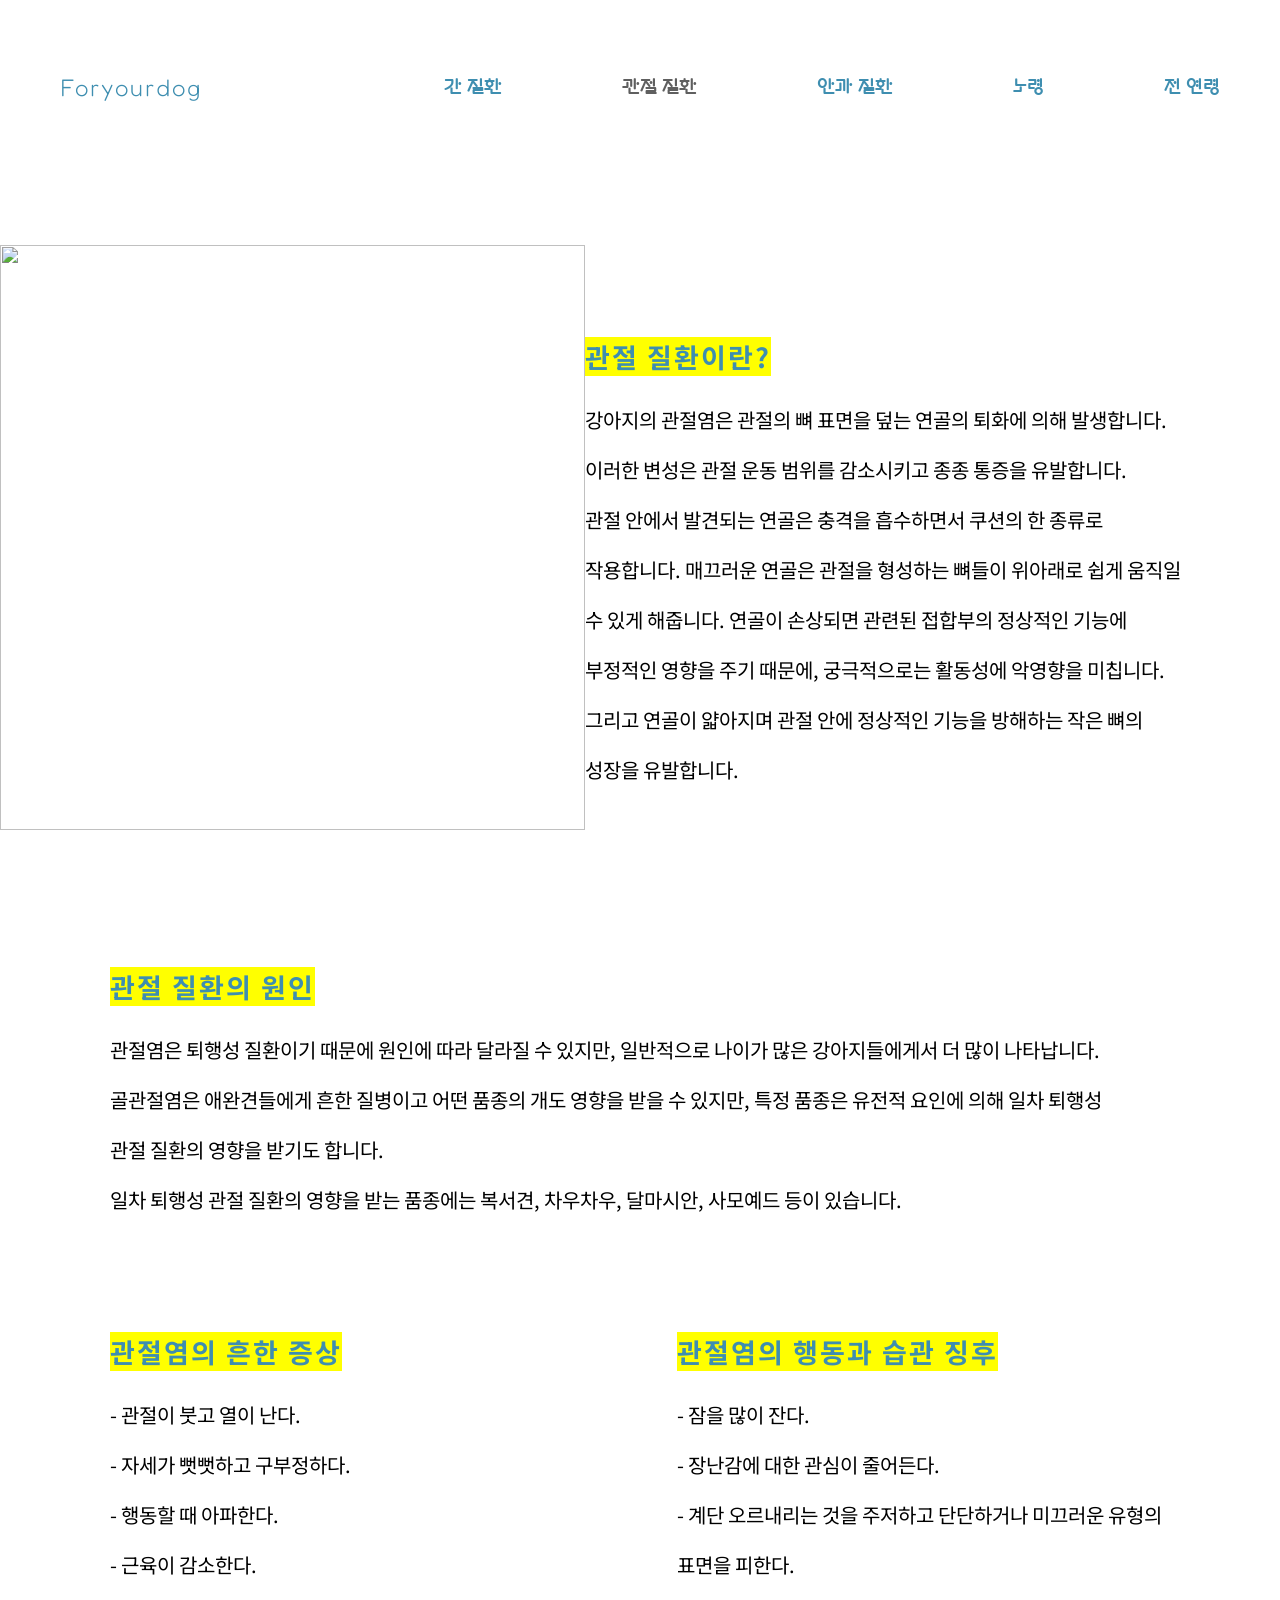
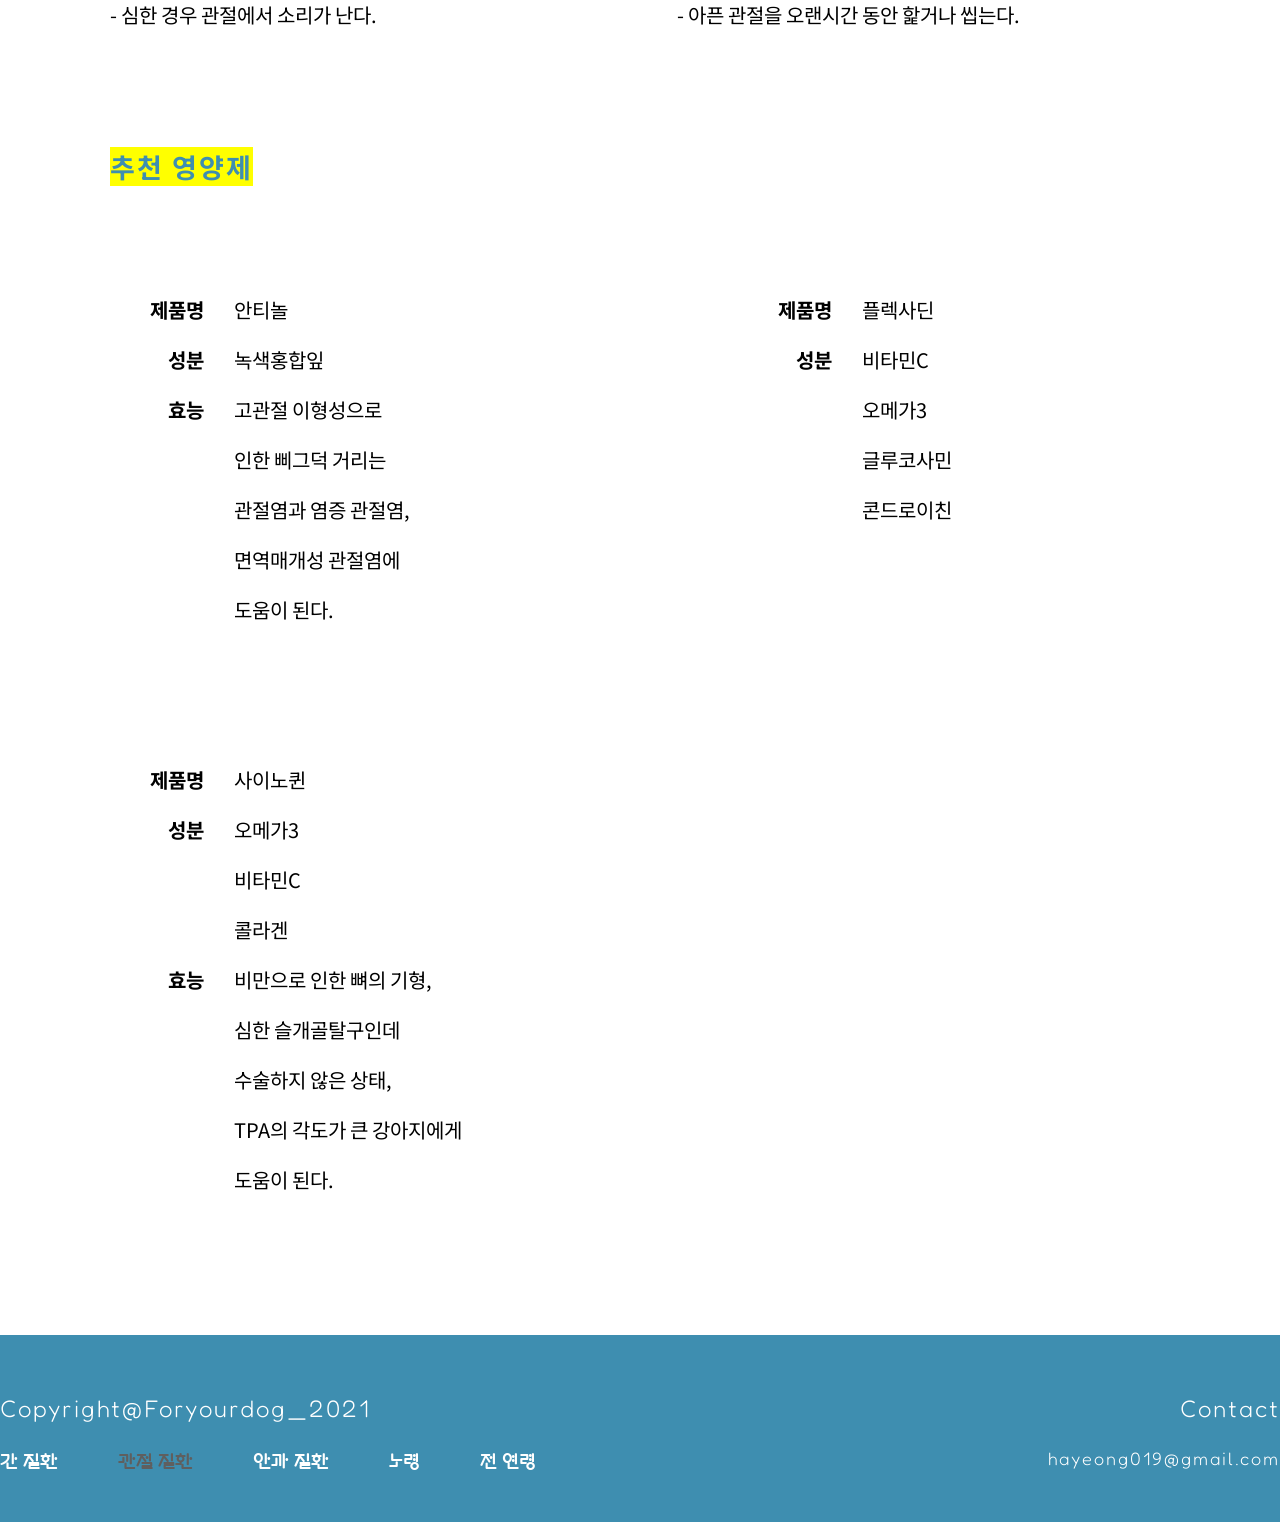
==== joint.html @ 5a66f96b "first upload" ====
<!DOCTYPE html>
<html lang="en">
<head>
    <meta charset="UTF-8">
    <meta name="viewport" content="width=device-width, initial-scale=1.0">
    <title>Foryourdog</title>
    <link rel="stylesheet" href="jointStyle.css">
    <script src="script.js" defer></script>
    <link rel="preconnect" href="https://fonts.gstatic.com">
    <link href="https://fonts.googleapis.com/css2?family=Fredoka+One&family=Gugi&family=Noto+Sans+KR:wght@100;300;400;500;700;900&display=swap" rel="stylesheet">
</head>
<body>
    <div id="menuBar">
        <div id="logo">
            <p onclick="location.href='index.html'"">Foryourdog</p>
        </div>
        <nav id="menus">
            <ul id="menuList">
                <li id="menu01"><p onclick="location.href='liver.html'">간 질환</p></li>
                <li id="menu02"><p onclick="location.href='joint.html'">관절 질환</p>
                    <ul id="sub2"><img src="image/joint.png" alt=""></ul>
                </li>
                <li id="menu03"><p onclick="location.href='eye.html'">안과 질환</p></li>
                <li id="menu04"><p onclick="location.href='old.html'">노령</p></li>
                <li id="menu05"><p onclick="location.href='all.html'">전 연령</p></li>
            </ul>
        </nav>
    </div>

    <div id="contents">
        <section id="content01">
            <div class="innerGap"></div>
            <div class="image1">
                <img src="image/joint sub.png" alt="">
            </div>

            <div class="intro">
                <h2><mark>관절 질환이란?</mark></h2>
                <p>
                    강아지의 관절염은 관절의 뼈 표면을 덮는 연골의 퇴화에 의해 발생합니다.<br>
                    이러한 변성은 관절 운동 범위를 감소시키고 종종 통증을 유발합니다.<br>
                    관절 안에서 발견되는 연골은 충격을 흡수하면서 쿠션의 한 종류로 <br> 작용합니다.
                    매끄러운 연골은 관절을 형성하는 뼈들이 위아래로 쉽게 움직일 <br> 수 있게 해줍니다.
                    연골이 손상되면 관련된 접합부의 정상적인 기능에 <br> 부정적인 영향을 주기 때문에,
                    궁극적으로는 활동성에 악영향을 미칩니다. <br>
                    그리고 연골이 얇아지며 관절 안에 정상적인 기능을 방해하는 작은 뼈의 <br> 성장을 유발합니다.
                </p>
            </div>
        </section>
        <section id="content02">
            <div class="innerGap2"></div>
            <div class="cause">
                <h2><mark>관절 질환의 원인</mark></h2>
                <p>
                    관절염은 퇴행성 질환이기 때문에 원인에 따라 달라질 수 있지만, 일반적으로 나이가 많은 강아지들에게서 더 많이 나타납니다.
                    골관절염은 애완견들에게 흔한 질병이고 어떤 품종의 개도 영향을 받을 수 있지만, 특정 품종은 유전적 요인에 의해 일차 퇴행성 <br> 관절 질환의 영향을 받기도 합니다. <br>
                    일차 퇴행성 관절 질환의 영향을 받는 품종에는 복서견, 차우차우, 달마시안, 사모예드 등이 있습니다.
                </p>
            </div>
        </section>
        <section id="content03">
            <div class="innerGap3"></div>
            <div id="mid">
                <div class="symptom">
                    <h2><mark>관절염의 흔한 증상</mark></h2>
                    <p>
                        - 관절이 붓고 열이 난다.<br>
                        - 자세가 뻣뻣하고 구부정하다.<br>
                        - 행동할 때 아파한다.<br>
                        - 근육이 감소한다.<br>
                        - 심한 경우 관절에서 소리가 난다.<br>
                    </p>
                </div>
                <div class="symptom2">
                    <h2><mark>관절염의 행동과 습관 징후</mark></h2>
                    <p>
                        - 잠을 많이 잔다.<br>
                        - 장난감에 대한 관심이 줄어든다.<br>
                        - 계단 오르내리는 것을 주저하고 단단하거나 미끄러운 유형의 <br> 표면을 피한다. <br>
                        - 아픈 관절을 오랜시간 동안 핥거나 씹는다.<br>
                    </p>
                </div>
            </div>
        </section>
        <section id="content04">
            <div class="innerGap3"></div>
            <div class="recommand">
                <h2><mark>추천 영양제</mark></h2>
            </div>
        </section>
        <section id="content05">
            <div class="innerGap3"></div>
            <div class="recommand2">
                <div id="up">
                    <div id="an">
                        <div class="imageAn" onclick="location.href='https://best10.co.kr/cps/view.html?gcode=5971295254&cate=486218&title=%EA%B8%80%EB%A3%A8%EC%BD%94%ED%8B%B4-T+60%EC%A0%95+%2F+%EB%B0%98%EB%A0%A4%EB%8F%99%EB%AC%BC%EC%98%81%EC%96%91%EC%A0%9C+%EB%BC%88+%EC%97%B0%EA%B3%A8+%EA%B4%80%EC%A0%88%EB%B3%B4%EC%A1%B0+%EC%B5%9C%EC%A0%80%EA%B0%80+%EA%B5%AC%EB%A7%A4%2C+%EB%A6%AC%EB%B7%B0+%EB%B0%8F+%ED%9B%84%EA%B8%B0+-+%EB%B2%A0%EC%8A%A4%ED%8A%B810'">
                            <img src="image/an.jpg" alt="">
                        </div>
                        <div class="anInfo">
                            <div id="anLeft">
                                <h4>제품명<br>
                                    성분<br>
                                    효능</h4>
                            </div>
                            <div id="anRight">
                                <p1>안티놀</p1><br>
                                <p2>
                                    녹색홍합잎<br>
                                </p2>
                                <p3>
                                고관절 이형성으로 <br>
                                인한 삐그덕 거리는 <br>
                                관절염과 염증 관절염, <br>
                                면역매개성 관절염에 <br>
                                도움이 된다.
                                </p3>
                            </div>
                        </div>
                    </div>
                    <div id="fl">
                        <div class="imageFl" onclick="location.href='https://erudacompany.com/product/untitled-188-199-200'">
                            <img src="image/fl.jpg" alt="">
                        </div>
                        <div class="flInfo">
                            <div id="flLeft">
                                <h4>제품명<br>
                                    성분</h4>
                            </div>
                            <div id="flRight">
                                <p1>플렉사딘</p1><br>
                                <p2>
                                    비타민C<br>
                                    오메가3<br>
                                    글루코사민<br>
                                    콘드로이친<br>
                                </p2>
                            </div>
                        </div>
                    </div>
                </div>
                <div class="innerGap3"></div>
                <div id="down">
                    <div id="sq">
                        <div class="imageSq" onclick="location.href='http://petemart.co.kr/product/%EC%A0%95%ED%92%88-synoquin-%EC%82%AC%EC%9D%B4%EB%85%B8%ED%80%B8-%EA%B4%80%EC%A0%88%EC%98%81%EC%96%91%EC%A0%9C-30%EC%A0%95/1057/'">
                            <img src="image/sq.jpg" alt="">
                        </div>
                        <div class="sqInfo">
                            <div id="sqLeft">
                                <h4>제품명<br>
                                    성분<br><br><br>
                                    효능</h4>
                            </div>
                            <div id="sqRight">
                                <p1>사이노퀸</p1><br>
                                <p2>
                                    오메가3<br>
                                    비타민C<br>
                                    콜라겐<br>
                                </p2>
                                <p3>
                                    비만으로 인한 뼈의 기형,<br>
                                    심한 슬개골탈구인데<br>
                                    수술하지 않은 상태, <br>
                                    TPA의 각도가 큰 강아지에게<br>
                                    도움이 된다.
                                </p3>
                            </div>
                        </div>
                    </div>
                </div>
            </div>
        </section>
        <footer>
            <div class="footerContent">
                <div class="left">
                    <p id="f1">Copyright@Foryourdog_2021</p>
                    <div id="ftmenuList">
                        <li id="menu01"><p onclick="location.href='liver.html'">간 질환</p></li>
                        <li id="menu02"><p onclick="location.href='joint.html'">관절 질환</p></li>
                        <li id="menu03"><p onclick="location.href='eye.html'">안과 질환</p></li>
                        <li id="menu04"><p onclick="location.href='old.html'">노령</p></li>
                        <li id="menu05"><p onclick="location.href='all.html'">전 연령</p></li>
                    </div>
                </div>
                <div class="right">
                    <p id="f2">Contact</p>
                    <p id="email">hayeong019@gmail.com</p>
                </div>
            </div>
        </footer>
            <img class="arrow" src="image/arrow.png" alt="">
    </div>
</body>
</html>
---- jointStyle.css ----
body{
    margin: 0;
    font-family: 'Fredoka One', cursive;
    font-family: 'Gugi', cursive;
    font-family: 'Noto Sans KR', sans-serif;
    display: block;
}

#menuBar{
    width: 100%;
    display: flex;
    justify-content: space-around;
    align-items: center;
    margin: 0;
}

#logo{
    display: flex;
    justify-content: flex-start;
    text-decoration: none;
    font-family: 'Fredoka One', cursive;
    font-size: 24px;
    color: rgb(62, 142, 176);
    justify-content: flex-start;
    font-weight: lighter;
    letter-spacing: 2px;
    cursor: pointer;
}

#menus{
    display: flex;
    justify-content: flex-end;
}

a{
    text-decoration: none;
    font-family: 'Fredoka One', cursive;
    font-size: 24px;
    color: rgb(62, 142, 176);
    justify-content: flex-start;
    font-weight: lighter;
    letter-spacing: 2px;
}

#menuList{
    display: flex;
    list-style: none;
    align-items: center;
    font-family: 'Gugi', cursive;
    font-size: 18px;
    color: rgb(62, 142, 176);
    padding: 30px 0px;
    justify-content: row;
}

#menuList li{
    margin: 10px 120px;
    justify-content: flex-end;
    margin-right: 0;
    cursor: pointer;
}

#menu01 p:link { color: rgb(62, 142, 176); text-decoration: none;}
#menu01 p:visited { color: rgb(62, 142, 176); text-decoration: none;}
#menu01 p:hover{ color: rgb(236, 109, 92); text-decoration: none;}

#menu02 { color: rgb(95, 95, 95);}

#menu03 p:link { color: rgb(62, 142, 176); text-decoration: none;}
#menu03 p:visited { color: rgb(62, 142, 176); text-decoration: none;}
#menu03 p:hover { color: rgb(110, 182, 79); text-decoration: none;}

#menu04 p:link { color: rgb(62, 142, 176); text-decoration: none;}
#menu04 p:visited { color: rgb(62, 142, 176); text-decoration: none;}
#menu04 p:hover { color: rgb(137, 113, 176); text-decoration: none;}

#menu05 p:link { color: rgb(62, 142, 176); text-decoration: none;}
#menu05 p:visited { color: rgb(62, 142, 176); text-decoration: none;}
#menu05 p:hover { color: rgb(236, 192, 92); text-decoration: none;}

#sub2 img{
    width: 50px;
}

#sub2{
    display: flex;
    list-style: none;
    align-items: center;
    padding: 0px 13px;
    justify-content:center;
    position: absolute;
}

#contents{
    width: 1300px;
    margin: auto;
}

#content01{
    width: 1300px;
}

.innerGap{
    display: flex;
    width: 100%;
    height: 70px;
}

.image1 img{
    float: left;
    width: 585px;
    height: 585px;
}

.intro{
    text-align: left;
    padding: 75px 0px;
}

.intro mark{
    font-family: 'Noto Sans KR', sans-serif;
    color: rgb(62, 142, 176);
    font-size: 27px;
    letter-spacing: 2px;
    line-height: 15px;
    font-weight:bold;
}

.intro p{
    font-family: 'Noto Sans KR', sans-serif;
    font-size: 20px;
    font-weight: regular;
    line-height: 50px;
    text-align: start;
    word-break: keep-all;
}

#content02{
    width: 1080px;
    margin: auto;
}

.innerGap2{
    display: flex;
    width: 100%;
    height: 60px;
}

.cause mark{
    font-family: 'Noto Sans KR', sans-serif;
    color: rgb(62, 142, 176);
    font-size: 27px;
    letter-spacing: 2px;
    line-height: 15px;
    font-weight:bold;
}

.cause p{
    font-family: 'Noto Sans KR', sans-serif;
    font-size: 20px;
    font-weight: regular;
    line-height: 50px;
    text-align: start;
    word-break: keep-all;
}

#content03{
    width: 1080px;
    margin: auto;
}

#mid{
    display: flex;
    width: 1080px;
}

.innerGap3{
    display: flex;
    width: 100%;
    height: 70px;
}

.symptom mark{
    font-family: 'Noto Sans KR', sans-serif;
    color: rgb(62, 142, 176);
    font-size: 27px;
    letter-spacing: 2px;
    line-height: 15px;
    font-weight:bold;
}

.symptom p{
    font-family: 'Noto Sans KR', sans-serif;
    font-size: 20px;
    font-weight: regular;
    line-height: 50px;
    text-align: start;
    word-break: keep-all;
}

.symptom2 {
    margin-left: 300px;
}

.symptom2 mark{
    font-family: 'Noto Sans KR', sans-serif;
    color: rgb(62, 142, 176);
    font-size: 27px;
    letter-spacing: 2px;
    line-height: 15px;
    font-weight:bold;
}

.symptom2 p{
    font-family: 'Noto Sans KR', sans-serif;
    font-size: 20px;
    font-weight: regular;
    line-height: 50px;
    text-align: start;
    word-break: keep-all;
}

#content04{
    width: 1080px;
    margin: auto;
}

.recommand mark{
    font-family: 'Noto Sans KR', sans-serif;
    color: rgb(62, 142, 176);
    font-size: 27px;
    letter-spacing: 2px;
    line-height: 15px;
    font-weight:bold;
}

.recommand p{
    font-family: 'Noto Sans KR', sans-serif;
    font-size: 20px;
    font-weight: regular;
    line-height: 50px;
    text-align: start;
    word-break: keep-all;
}

#content05{
    width: 1080px;
    height: 1130px;
    margin: auto;
}

#up{
    display: flex;
    width: 1080px;
    height: 400px;
}

#an{
    width: 700px;
}

.imageAn img{
    float: left;
    width: 211px;
    cursor: pointer;
}

.anInfo{
    height: 250px;
    margin-top: 10px;
}

#anLeft{
    float: left;
}

#anRight{
    margin-left: 30px;
    float: left;
}

#fl{
    margin-left: 100px;
    width: 600px;
}

.imageFl img{
    float: left;
    width: 140px;
    cursor: pointer;
}

.flInfo{
    height: 250px;
    margin-top: 10px;
}

#flLeft{
    float: left;
}

#flRight{
    margin-left: 30px;
    float: left;
}

#down{
    display: flex;
    width: 1080px;
    height: 400px;
}

#sq{
    width: 700px;
}

.imageSq img{
    float: left;
    width: 211px;
    cursor: pointer;
}

.sqInfo{
    height: 250px;
    margin-top: 10px;
}

#sqLeft{
    float: left;
}

#sqRight{
    margin-left: 30px;
    float: left;
}

.recommand2 h4{
    font-family: 'Noto Sans KR', sans-serif;
    font-size: 20px;
    font-weight:bold;
    line-height: 50px;
    text-align: right;
    margin-top: 0px;
    margin-left: 40px;
}

.recommand2 p1{
    font-family: 'Noto Sans KR', sans-serif;
    font-size: 20px;
    font-weight: regular;
    line-height: 50px;
}

.recommand2 p2{
    font-family: 'Noto Sans KR', sans-serif;
    font-size: 20px;
    font-weight: regular;
    line-height: 50px;
}

.recommand2 p3{
    font-family: 'Noto Sans KR', sans-serif;
    font-size: 20px;
    font-weight: regular;
    line-height: 50px;
}

footer{
    display: flex;
    position: absolute;
    left: 0;
    right: 0;
    width: 100%;
    height: 187px;
    background-color: rgb(62, 142, 176);
    margin: auto;
}

.footerContent{
    width: 1300px;
    text-align: center;
    float: left;
    margin: auto;
}

.left{
    width: 1000px;
    justify-content: flex-start;
    align-items: flex-start;
    flex-direction: column;
    flex-wrap: wrap;
    position: absolute;
}

#f1{
    text-decoration: none;
    font-family: 'Fredoka One', cursive;
    font-size: 24px;
    color: white;
    justify-content: flex-start;
    font-weight: lighter;
    letter-spacing: 2px;
    display: flex;
}

#ftmenuList{
    display: flex;
    justify-content: flex-start;
    list-style: none;
    font-family: 'Gugi', cursive;
    font-size: 18px;
    color: white;
    margin: -14px 0px;
    position: absolute;
    clear: both;
}

#ftmenuList li{
    margin-right: 60px;
    cursor: pointer;
}

.right{
    display: flex;
    justify-content: flex-end;
    align-items: flex-end;
    display: inline;
    float: right;
}

#f2{
    text-decoration: none;
    font-family: 'Fredoka One', cursive;
    font-size: 24px;
    color: white;
    justify-content: flex-end;
    font-weight: lighter;
    letter-spacing: 2px;
    float: right;
}

#email{
    text-decoration: none;
    font-family: 'Fredoka One', cursive;
    font-size: 18px;
    color: white;
    justify-content: flex-end;
    font-weight: lighter;
    letter-spacing: 2px;
}

.arrow{
    width: 60px;
    position: fixed;
    bottom: 50px;
    right: 50px;
    opacity: 0;
    transition:opacity 0.5s;
}

.on{
    opacity: 1;
    /*display: none;*/
}
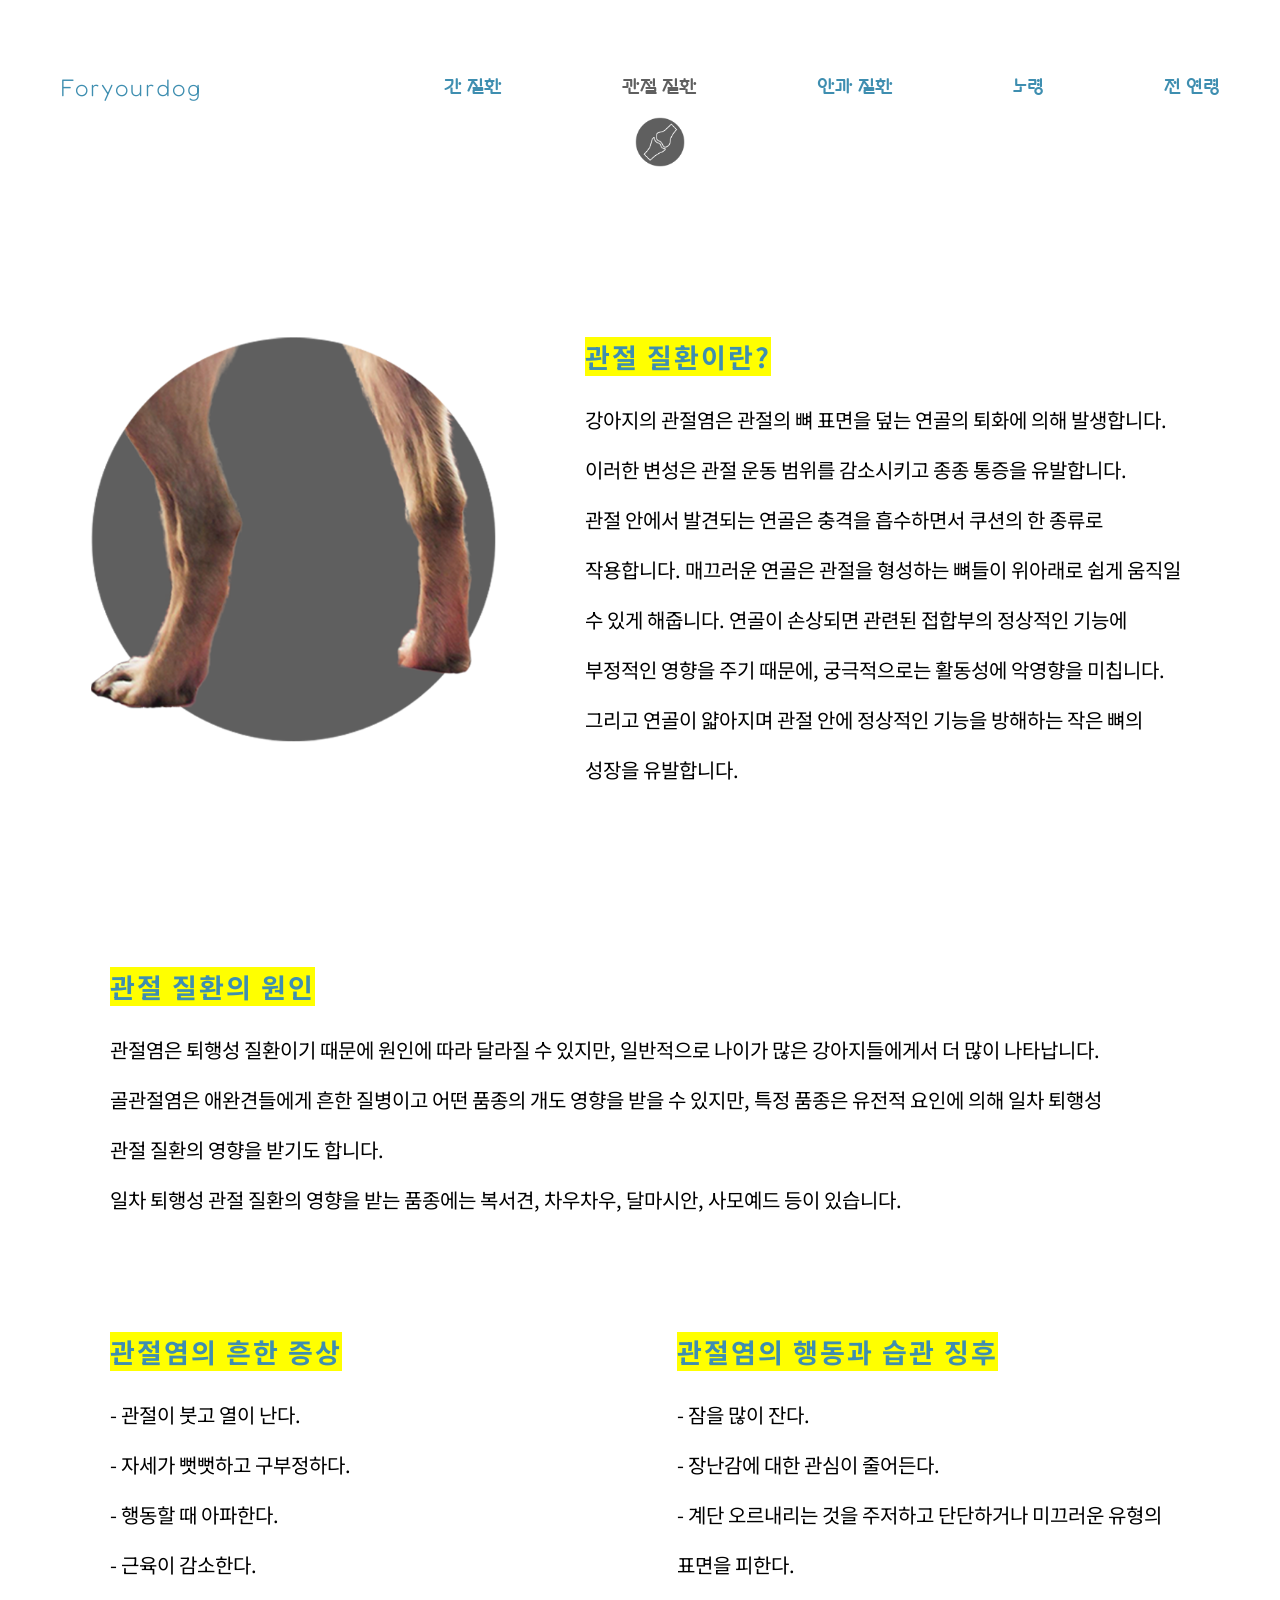
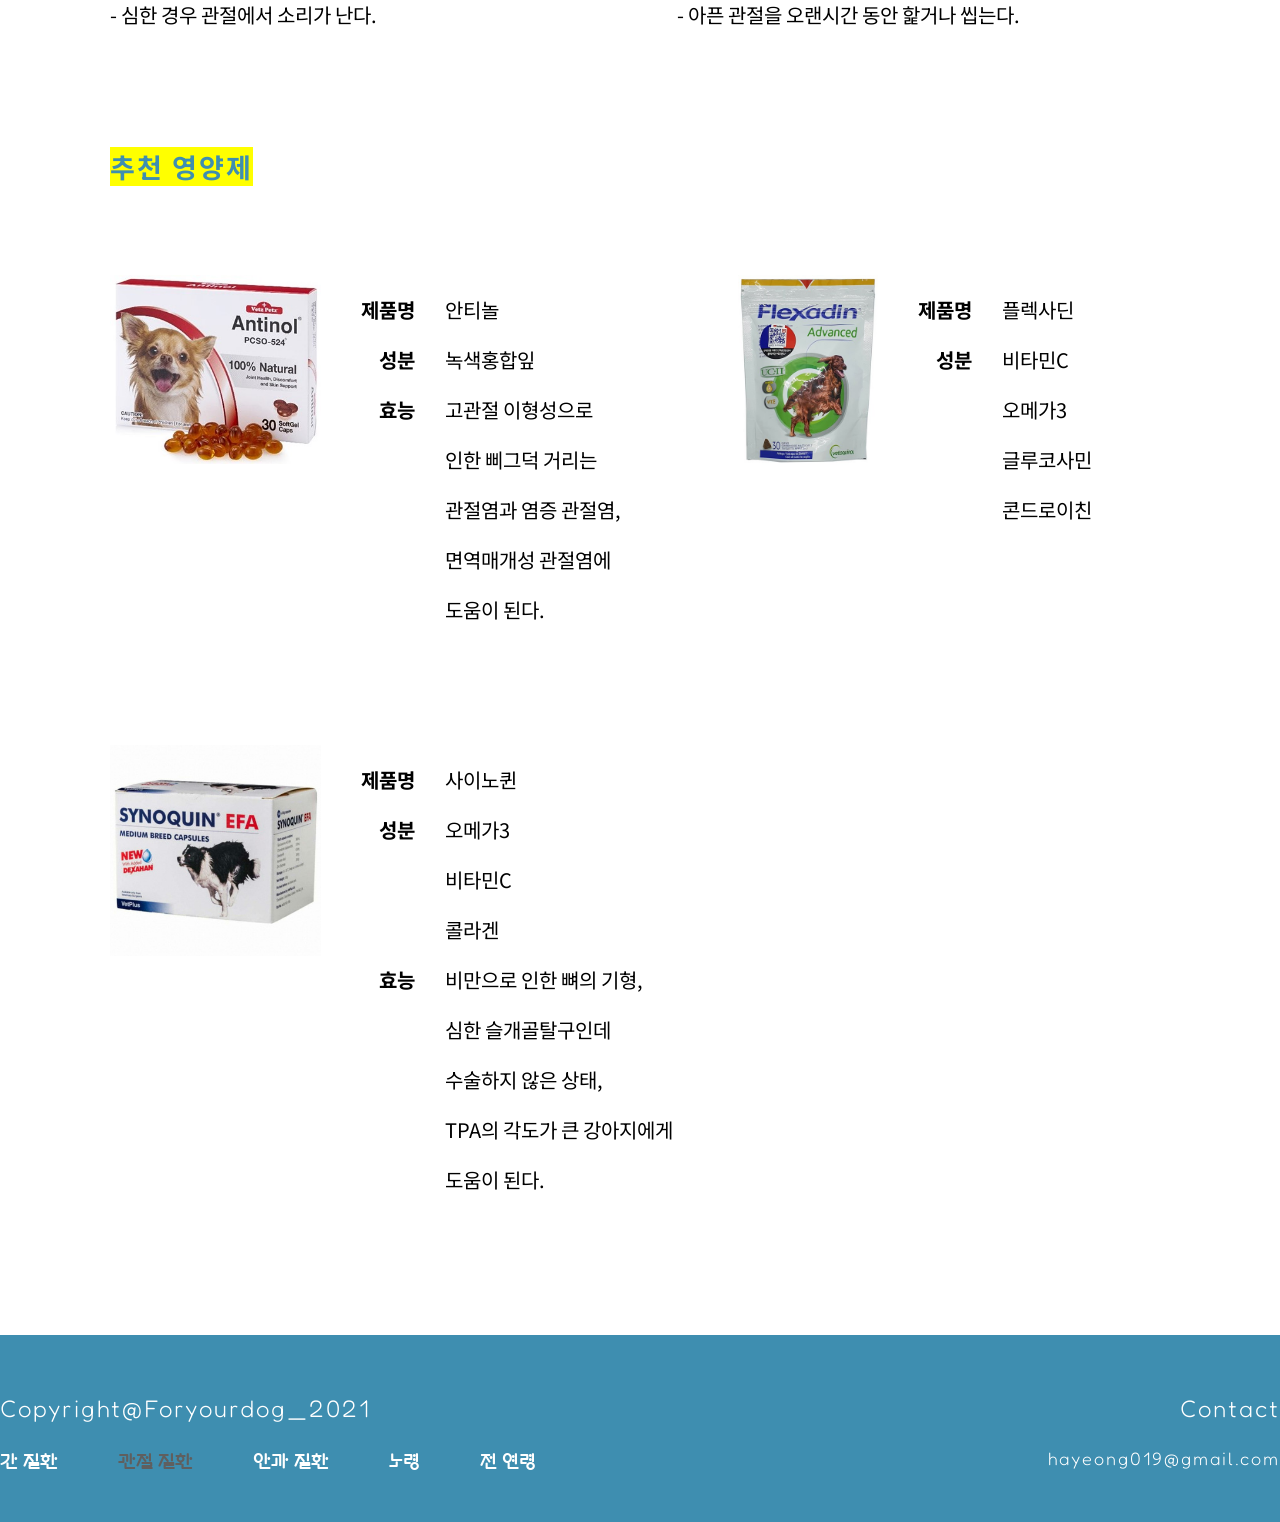
==== commit 77939a16: "upload" ====
--- a/joint.html
+++ b/joint.html
@@ -31,7 +31,7 @@
         <section id="content01">
             <div class="innerGap"></div>
             <div class="image1">
-                <img src="image/joint sub.png" alt="">
+                <img src="image/joint_sub.png" alt="">
             </div>
 
             <div class="intro">
